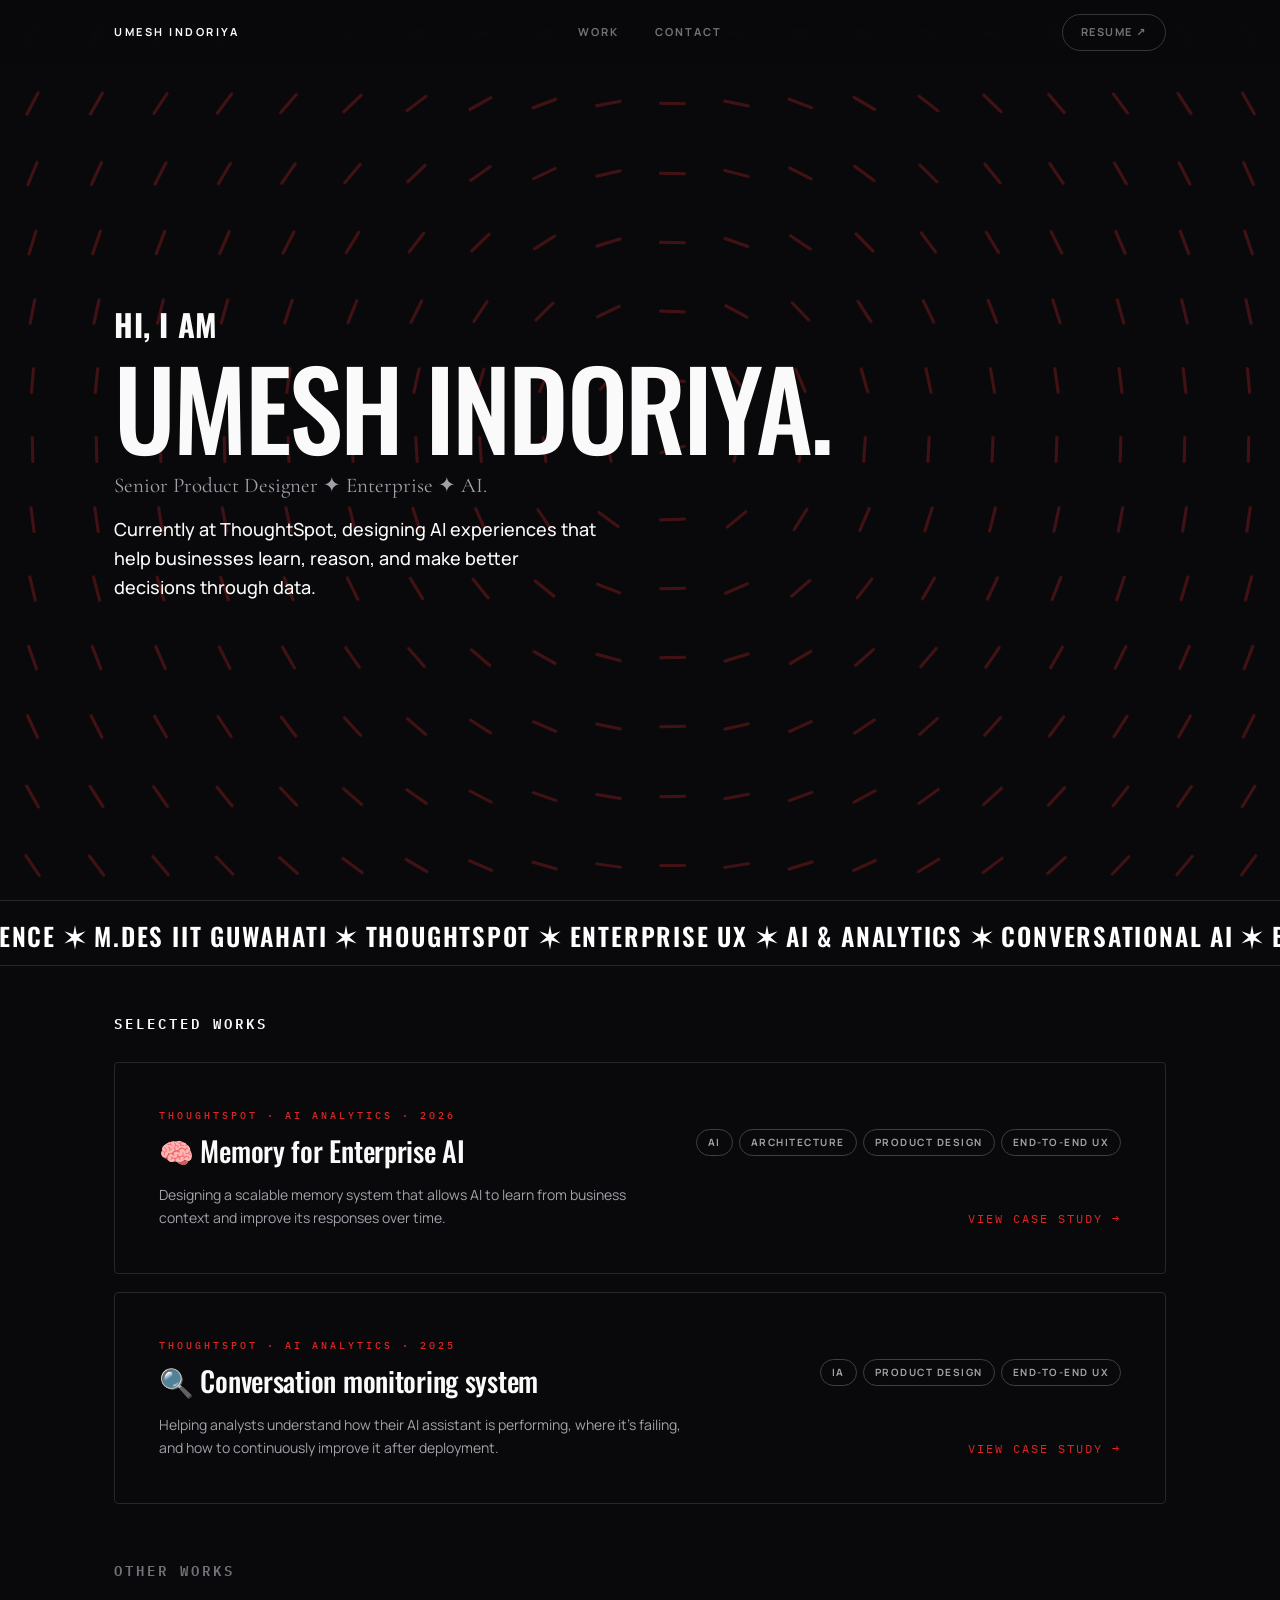
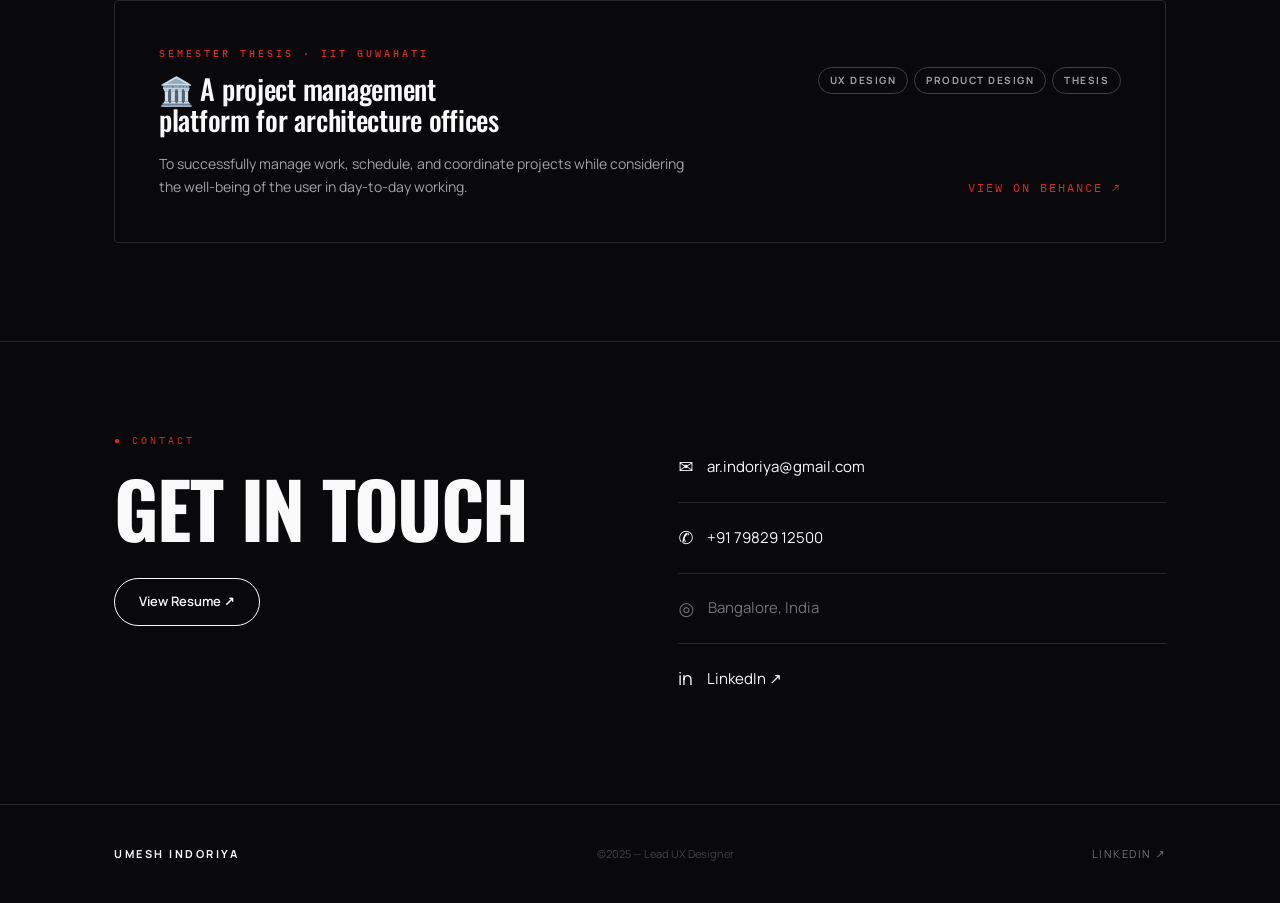
==== index.html @ d14f2d3e "Move site files to repo root — fix double portfolio/portfolio path All site files (index.html, css/," ====
﻿<!DOCTYPE html>
<html lang="en">
<head>
<meta charset="UTF-8">
<meta name="viewport" content="width=device-width, initial-scale=1.0, viewport-fit=cover">
<meta name="theme-color" content="#f4f4f1">
<meta name="description" content="Umesh Indoriya — Lead UX Designer at ThoughtSpot, designing AI-native analytics products people can trust.">
<title>Umesh Indoriya — Lead UX Designer</title>
<script>document.documentElement.classList.add('js')</script>
<link rel="stylesheet" href="css/design.css">
</head>
<body>

<a href="#main" class="skip-link">Skip to content</a>

<!-- ── Nav ── -->
<nav class="site-nav" role="navigation" aria-label="Main">
  <div class="nav-inner">
    <a href="index.html" class="nav-logo">Umesh Indoriya</a>
    <div class="nav-links">
      <a href="index.html#work">Work</a>
      <a href="#contact">Contact</a>
    </div>
    <a href="https://drive.google.com/file/d/1-habwW3CK3mAw6Fsq4u0IPKiehWsFm0N/view?usp=sharing" target="_blank" rel="noopener" style="font-size:11px; font-weight:700; letter-spacing:1.5px; text-transform:uppercase; color:var(--muted); border:1px solid rgba(255,255,255,0.18); border-radius:100px; padding:8px 18px; text-decoration:none; white-space:nowrap; transition:background .2s, color .2s, border-color .2s;" onmouseover="this.style.borderColor='var(--ink)'; this.style.color='var(--ink)';" onmouseout="this.style.borderColor='rgba(255,255,255,0.18)'; this.style.color='var(--muted)';">Resume ↗</a>
    <button class="nav-hamburger" aria-label="Open menu" aria-expanded="false">
      <span></span><span></span><span></span>
    </button>
  </div>
</nav>

<!-- Mobile drawer -->
<div class="nav-drawer" role="dialog" aria-label="Navigation">
  <a href="index.html#work">Work</a>
  <a href="#contact">Contact</a>
</div>

<style>
  /* ── Work card list ── */
  .work-list { display:flex; flex-direction:column; gap:clamp(12px,2vh,20px); margin-top:clamp(20px,3vh,36px); }
  .work-list-card {
    display:grid;
    grid-template-columns:1fr auto;
    grid-template-rows:auto auto;
    gap:16px clamp(24px,4vw,56px);
    align-items:start;
    background:var(--bg);
    border:1px solid var(--line);
    border-radius:4px;
    padding:clamp(24px,3.5vw,44px);
    text-decoration:none;
    transition:border-color .2s, box-shadow .2s;
    position:relative;
  }
  .work-list-card:hover { border-color:var(--accent); box-shadow:0 0 0 1px var(--accent); }
  .work-list-card:hover .pc-title { color:var(--accent); }
  .work-list-card .wc-left { grid-column:1; grid-row:1; }
  .work-list-card .wc-right { grid-column:2; grid-row:1; display:flex; flex-direction:column; align-items:flex-end; gap:12px; }
  .work-list-card .wc-bottom-left { grid-column:1; grid-row:2; }
  .work-list-card .wc-bottom-right { grid-column:2; grid-row:2; display:flex; align-items:flex-end; justify-content:flex-end; }
  .work-list-card .pc-title { font-size:clamp(18px,2.2vw,28px); transition:color .2s; text-transform:none; }
  .work-list-card .pc-desc { max-width:60ch; font-size:14px; line-height:1.65; color:var(--body); margin:0; }
  .work-list-card .pc-tags { display:flex; flex-wrap:wrap; gap:6px; justify-content:flex-end; }
  .work-list-card .pc-cta { font-size:12px; letter-spacing:2px; }
  @media(max-width:680px){
    .work-list-card { grid-template-columns:1fr; }
    .work-list-card .wc-right, .work-list-card .wc-bottom-right { grid-column:1; justify-content:flex-start; align-items:flex-start; }
    .work-list-card .pc-tags { justify-content:flex-start; }
  }
</style>

<main id="main">

<!-- ── Hero ── -->
<header id="heroSection">
  <div class="magnet-lines" id="magnetLines" aria-hidden="true"></div>
  <div class="lp-hero">
    <div class="fade-up lp-hero-content">
      <p style="font-family:var(--font-head); font-size:clamp(18px,2.4vw,32px); font-weight:700; text-transform:uppercase; letter-spacing:.02em; color:var(--ink); margin:0 0 4px;">Hi, I am</p>
      <h1 class="lp-hero-name" style="white-space:nowrap; line-height:.95;">Umesh Indoriya.</h1>
      <p class="lp-hero-title" style="margin-top:10px;">Senior Product Designer ✦ Enterprise ✦ AI.</p>
      <p style="font-size:clamp(14px,1.5vw,18px); color:var(--ink); line-height:1.6; max-width:44ch; margin:12px 0 0; font-weight:500;">Currently at ThoughtSpot, designing AI experiences that help businesses learn, reason, and make better decisions through data.</p>
    </div>
  </div>
</header>

<!-- ── Marquee strip ── -->
<div class="curved-loop cl-strip" id="curvedLoop" aria-hidden="true">
  <svg viewBox="0 0 1440 72" id="clSvg">
    <text id="clMeasure" font-size="28" font-family="'Oswald',sans-serif" font-weight="600" letter-spacing="2" style="visibility:hidden;opacity:0;pointer-events:none"></text>
    <defs>
      <path id="clPath" d="M-200,52 L1640,52" fill="none"/>
    </defs>
    <text font-weight="600" font-size="28" font-family="'Oswald',sans-serif" letter-spacing="2" fill="#ffffff">
      <textPath id="clTextPath" href="#clPath" startOffset="0px" xml:space="preserve"></textPath>
    </text>
  </svg>
</div>

<!-- ── Selected Work ── -->
<section class="lp-section" id="work" style="scroll-margin-top:150px;">
  <div class="container">
    <p style="font-family:var(--font-mono); font-size:14px; letter-spacing:3px; text-transform:uppercase; color:var(--ink); margin-bottom:0; font-weight:600;">Selected Works</p>
    <div class="work-list">

      <a href="work/memory-spotter.html" class="work-list-card fade-up">
        <div class="wc-left">
          <p class="pc-eyebrow">ThoughtSpot &middot; AI Analytics &middot; 2026</p>
          <h3 class="pc-title">🧠 Memory for Enterprise AI</h3>
        </div>
        <div class="wc-right">
          <div class="pc-tags">
            <span class="tag tag-line">AI</span>
            <span class="tag tag-line">Architecture</span>
            <span class="tag tag-line">Product Design</span>
            <span class="tag tag-line">End-to-End UX</span>
          </div>
        </div>
        <div class="wc-bottom-left">
          <p class="pc-desc">Designing a scalable memory system that allows AI to learn from business context and improve its responses over time.</p>
        </div>
        <div class="wc-bottom-right">
          <span class="pc-cta">View case study &rarr;</span>
        </div>
      </a>

      <a href="work/monitoring-spotter.html" class="work-list-card fade-up">
        <div class="wc-left">
          <p class="pc-eyebrow">ThoughtSpot &middot; AI Analytics &middot; 2025</p>
          <h3 class="pc-title">🔍 Conversation monitoring system</h3>
        </div>
        <div class="wc-right">
          <div class="pc-tags">
            <span class="tag tag-line">IA</span>
            <span class="tag tag-line">Product Design</span>
            <span class="tag tag-line">End-to-End UX</span>
          </div>
        </div>
        <div class="wc-bottom-left">
          <p class="pc-desc">Helping analysts understand how their AI assistant is performing, where it&#8217;s failing, and how to continuously improve it after deployment.</p>
        </div>
        <div class="wc-bottom-right">
          <span class="pc-cta">View case study &rarr;</span>
        </div>
      </a>

    </div>

    <!-- Other Works -->
    <p style="font-family:var(--font-mono); font-size:14px; letter-spacing:3px; text-transform:uppercase; color:var(--muted); margin:clamp(40px,6vh,64px) 0 0; font-weight:600;">Other Works</p>
    <div class="work-list" style="margin-top:clamp(12px,2vh,20px);">

      <a href="https://www.behance.net/gallery/154686993/Project-management-software-Semester-Thesis" target="_blank" rel="noopener" class="work-list-card fade-up">
        <div class="wc-left">
          <p class="pc-eyebrow">Semester Thesis &middot; IIT Guwahati</p>
          <h3 class="pc-title" style="font-size:clamp(18px,2.2vw,28px);">🏛️ A project management platform for architecture offices</h3>
        </div>
        <div class="wc-right">
          <div class="pc-tags">
            <span class="tag tag-line">UX Design</span>
            <span class="tag tag-line">Product Design</span>
            <span class="tag tag-line">Thesis</span>
          </div>
        </div>
        <div class="wc-bottom-left">
          <p class="pc-desc">To successfully manage work, schedule, and coordinate projects while considering the well-being of the user in day-to-day working.</p>
        </div>
        <div class="wc-bottom-right">
          <span class="pc-cta">View on Behance ↗</span>
        </div>
      </a>

    </div>
  </div>
</section>

</main>

<!-- ── Contact ── -->
<section id="contact" style="background:var(--bg); border-top:1px solid var(--line); padding:clamp(64px,10vh,120px) 0;">
  <div class="container" style="display:grid; grid-template-columns:1fr 1fr; gap:clamp(32px,6vw,80px); align-items:start;">
    <div>
      <p style="font-family:var(--font-mono); font-size:10px; letter-spacing:3px; text-transform:uppercase; color:var(--accent); margin:0 0 20px;">● Contact</p>
      <h2 style="font-family:var(--font-head); font-size:clamp(36px,6vw,80px); font-weight:700; text-transform:uppercase; color:var(--ink); line-height:1; margin:0 0 32px;">Get in touch</h2>
      <a href="https://drive.google.com/file/d/1-habwW3CK3mAw6Fsq4u0IPKiehWsFm0N/view?usp=sharing" target="_blank" rel="noopener" style="display:inline-flex; align-items:center; gap:8px; border:1px solid var(--ink); border-radius:100px; padding:12px 24px; font-size:13px; font-weight:600; color:var(--ink); text-decoration:none; transition:background .2s, color .2s;" onmouseover="this.style.background='var(--ink)'; this.style.color='var(--bg)';" onmouseout="this.style.background=''; this.style.color='var(--ink)';">View Resume ↗</a>
    </div>
    <div style="display:flex; flex-direction:column; gap:0;">
      <a href="mailto:ar.indoriya@gmail.com" style="display:flex; align-items:center; gap:14px; padding:20px 0; border-bottom:1px solid var(--line); text-decoration:none; color:var(--ink); font-size:15px; transition:color .2s;" onmouseover="this.style.color='var(--accent)';" onmouseout="this.style.color='var(--ink)';">
        <span style="font-size:18px;">✉</span> ar.indoriya@gmail.com
      </a>
      <div style="display:flex; align-items:center; gap:14px; padding:20px 0; border-bottom:1px solid var(--line); color:var(--ink); font-size:15px;">
        <span style="font-size:18px;">✆</span> +91 79829 12500
      </div>
      <div style="display:flex; align-items:center; gap:14px; padding:20px 0; border-bottom:1px solid var(--line); color:var(--muted); font-size:15px;">
        <span style="font-size:18px;">◎</span> Bangalore, India
      </div>
      <a href="https://www.linkedin.com/in/umesh-indoriya-b886a5259/" target="_blank" rel="noopener" style="display:flex; align-items:center; gap:14px; padding:20px 0; text-decoration:none; color:var(--ink); font-size:15px; transition:color .2s;" onmouseover="this.style.color='var(--accent)';" onmouseout="this.style.color='var(--ink)';">
        <span style="font-size:18px;">in</span> LinkedIn ↗
      </a>
    </div>
  </div>
</section>

<!-- ── Footer ── -->
<div class="footer-wrap">
  <footer class="site-footer">
    <span class="footer-logo">Umesh Indoriya</span>
    <span class="footer-copy">©2025 — Lead UX Designer</span>
    <nav class="footer-links" aria-label="Footer">
      <a href="https://www.linkedin.com/in/umesh-indoriya-b886a5259/" target="_blank" rel="noopener">LinkedIn ↗</a>
    </nav>
  </footer>
</div>

<script src="js/site.js"></script>

</body>
</html>
---- css/design.css ----
/* ═══════════════════════════════════════════════════
   PORTFOLIO DESIGN SYSTEM — Dark / editorial
   Shared across all pages — edit tokens here only
   ═══════════════════════════════════════════════════ */

/* ── Google Fonts ───────────────────────────────────── */
@import url('https://fonts.googleapis.com/css2?family=Oswald:wght@300;400;500;600;700&family=Cormorant+Garamond:ital,wght@0,300;0,400;0,500;0,600;1,300;1,400;1,500&family=IBM+Plex+Mono:wght@300;400;500;600;700&family=Manrope:wght@300;400;500;600;700;800&display=swap');

/* ── Reset ─────────────────────────────────────────── */
*, *::before, *::after { margin:0; padding:0; box-sizing:border-box; }
html { scroll-behavior:smooth; -webkit-text-size-adjust:100%; color-scheme:dark; }
img, video, svg { display:block; max-width:100%; }
a { color:inherit; text-decoration:none; }
button { cursor:pointer; border:none; background:none; font:inherit; color:inherit; }
ul, ol { list-style:none; }

a, button, [role="button"], input, label, select, textarea { touch-action:manipulation; }

:focus-visible { outline:2px solid var(--accent); outline-offset:3px; border-radius:3px; }
:focus:not(:focus-visible) { outline:none; }

.sr-only { position:absolute; width:1px; height:1px; padding:0; margin:-1px; overflow:hidden; clip:rect(0,0,0,0); white-space:nowrap; border:0; }
.skip-link {
  position:fixed; top:8px; left:8px; z-index:200;
  background:var(--ink); color:#fff; padding:10px 18px; border-radius:8px;
  font-size:11px; font-weight:700; letter-spacing:1.5px; text-transform:uppercase;
  transform:translateY(-160%); transition:transform .2s var(--ease);
}
.skip-link:focus { transform:translateY(0); }

/* ── Tokens ─────────────────────────────────────────── */
:root {
  /* Surfaces */
  --bg:      #09090b;   /* near-black canvas */
  --paper:   #141417;   /* raised surfaces / cards */
  --panel:   #09090b;   /* same — everything is dark */

  /* Ink / text */
  --ink:     #fafafa;   /* headlines */
  --ink-2:   #e4e4e7;   /* strong body / sub-headlines */
  --body:    #a1a1aa;   /* body text  (zinc-400) */
  --muted:   #71717a;   /* labels, captions (zinc-500) */
  --faint:   #3f3f46;   /* hairline text, ghost numbers (zinc-700) */
  --head:    #fafafa;   /* alias for --ink, used in ctx-rows */

  /* Lines */
  --line:    #27272a;   /* hairline border (zinc-800) */
  --line-2:  #3f3f46;   /* slightly stronger (zinc-700) */
  --ink-line:#52525b;   /* full-strength rule (zinc-600) */

  /* Accent — editorial red */
  --accent:     #dc2626;
  --accent-2:   #b91c1c;
  --accent-soft:rgba(220,38,38,.13);
  --accent-line:rgba(220,38,38,.28);
  --on-accent:  #ffffff;

  /* Semantic (vivid for dark bg) */
  --green:#34d399; --green-soft:rgba(52,211,153,.12);
  --red:  #f87171; --red-soft:rgba(248,113,113,.12);
  --amber:#fbbf24; --amber-soft:rgba(251,191,36,.12);
  --cyan: #38bdf8; --cyan-soft:rgba(56,189,248,.12);

  /* Layout */
  --max-w:   1180px;
  --nav-h:   66px;
  --pad-x:   clamp(20px, 5vw, 96px);
  --section-py: clamp(72px, 11vh, 156px);
  --col-gap: clamp(28px, 5vw, 80px);
  --radius:  2px;
  --radius-sm: 2px;

  /* Type */
  --font:      'Manrope', system-ui, sans-serif;
  --font-head: 'Oswald', system-ui, sans-serif;
  --font-serif:'Cormorant Garamond', Georgia, serif;
  --font-mono: 'IBM Plex Mono', 'Cascadia Code', Consolas, monospace;
  --text-xs:   clamp(10px, 1.05vw, 11px);
  --text-sm:   clamp(12px, 1.25vw, 13px);
  --text-base: clamp(14.5px, 1.45vw, 16px);
  --text-lg:   clamp(17px, 1.9vw, 21px);
  --text-xl:   clamp(21px, 2.6vw, 28px);
  --text-2xl:  clamp(28px, 3.6vw, 42px);
  --text-3xl:  clamp(34px, 4.6vw, 56px);
  --text-4xl:  clamp(44px, 7vw, 92px);
  --text-hero: clamp(46px, 8.5vw, 116px);

  --ease: cubic-bezier(0.4, 0, 0.2, 1);
  --ease-out: cubic-bezier(0, 0, 0.2, 1);
}

/* ── Base ───────────────────────────────────────────── */
body {
  background: var(--bg);
  color: var(--body);
  font-family: var(--font);
  font-size: var(--text-base);
  line-height: 1.65;
  -webkit-font-smoothing: antialiased;
  -moz-osx-font-smoothing: grayscale;
}

h1, h2, h3, h4 {
  font-family: var(--font-head);
  font-weight: 500;
  line-height: 1.05;
  color: var(--ink);
  letter-spacing: -0.02em;
  text-transform: uppercase;
  text-wrap: balance;
}
h1 { font-size: var(--text-3xl); }
h2 { font-size: var(--text-2xl); }
h3 { font-size: var(--text-xl); letter-spacing:-0.01em; }
p  { color: var(--body); line-height: 1.7; text-wrap: pretty; }
strong, b { color: var(--ink); font-weight: 700; }
em { font-style: italic; }
.tabular { font-variant-numeric: tabular-nums; }

/* ── Shared label / eyebrow ─────────────────────────── */
.label, .eyebrow {
  display:block; font-size: var(--text-xs); letter-spacing: 3px;
  font-family: var(--font-mono); font-weight: 500;
  text-transform: uppercase; color: var(--muted);
}
.label--accent, .eyebrow { color: var(--accent); }
.lead {
  font-family: var(--font-serif);
  font-size: var(--text-lg); color: var(--ink-2); line-height: 1.5;
  letter-spacing: 0.01em; max-width: 60ch;
}

/* ── Layout helpers ─────────────────────────────────── */
.wrap { width:100%; max-width: var(--max-w); margin:0 auto; padding: 0 var(--pad-x); }
.wrap--narrow { max-width: 800px; }
.container { width:100%; max-width: var(--max-w); margin:0 auto; padding:0 var(--pad-x); }
.grid-2 { display:grid; grid-template-columns:1fr 1fr; gap:var(--col-gap); }
.grid-3 { display:grid; grid-template-columns:repeat(3,1fr); gap:clamp(16px,2.4vw,28px); }
.grid-4 { display:grid; grid-template-columns:repeat(4,1fr); gap:clamp(12px,1.8vw,22px); }

/* Section rhythm — alternate surfaces to break monotony */
.section { padding: var(--section-py) 0; border-top:1px solid var(--line); }
.section:first-of-type { border-top:none; }
.section--alt { background: var(--paper); }
.section--ink { background: var(--panel); }
.section--ink h2, .section--ink h3, .section--ink .lead, .section--ink strong { color:#fff; }
.section--ink p { color:#b8b8c2; }

/* Asymmetric section header */
.s-head { margin-bottom: clamp(34px, 6vh, 72px); }
.s-head__top { display:flex; align-items:baseline; gap:16px; margin-bottom:18px; }
.s-num {
  font-family:var(--font-mono); font-size:10px; letter-spacing:2.5px;
  color:var(--accent); font-weight:500; font-variant-numeric:tabular-nums;
  display:inline-flex; align-items:center; line-height:1;
  border:1px solid var(--accent); padding:4px 10px;
  text-transform:uppercase; flex-shrink:0;
}
.s-head h2 { font-size: var(--text-3xl); max-width: 16ch; }
.s-head .lead { margin-top: 22px; }
.s-head--split { display:grid; grid-template-columns: 1.1fr 1fr; gap:var(--col-gap); align-items:end; }
.s-head--split .lead { margin-top:0; }

/* ══════════════════════════════════════════════════════
   NAVIGATION
   ══════════════════════════════════════════════════════ */
.site-nav {
  position:fixed; inset:0 0 auto 0; height:var(--nav-h);
  background:rgba(9,9,11,.82); backdrop-filter:blur(18px); -webkit-backdrop-filter:blur(18px);
  border-bottom:1px solid transparent; z-index:100;
  transition:border-color .25s var(--ease), background .25s var(--ease);
}
.site-nav.scrolled { border-bottom-color:var(--line); background:rgba(9,9,11,.92); }
.nav-inner { height:100%; max-width:var(--max-w); margin:0 auto; padding:0 var(--pad-x); display:flex; align-items:center; justify-content:space-between; }
.nav-logo { font-size:var(--text-xs); font-weight:700; letter-spacing:2.5px; text-transform:uppercase; color:var(--ink); transition:opacity .2s; }
.nav-logo:hover { opacity:.6; }
.nav-links { display:flex; gap:36px; align-items:center; }
.nav-links a { font-size:var(--text-xs); font-weight:700; letter-spacing:2px; text-transform:uppercase; color:var(--muted); transition:color .15s; }
.nav-links a:hover, .nav-links a[aria-current="page"] { color:var(--ink); }
.nav-year { font-size:var(--text-xs); color:var(--faint); letter-spacing:1px; }

.nav-hamburger { display:none; flex-direction:column; gap:5px; min-width:44px; min-height:44px; align-items:center; justify-content:center; }
.nav-hamburger span { display:block; width:22px; height:2px; background:var(--ink); border-radius:2px; transition:.2s var(--ease); }
.nav-hamburger.open span:nth-child(1) { transform:translateY(7px) rotate(45deg); }
.nav-hamburger.open span:nth-child(2) { opacity:0; }
.nav-hamburger.open span:nth-child(3) { transform:translateY(-7px) rotate(-45deg); }

.nav-drawer {
  position:fixed; inset:var(--nav-h) 0 0 0; background:rgba(9,9,11,.98);
  backdrop-filter:blur(24px); -webkit-backdrop-filter:blur(24px);
  display:flex; flex-direction:column; align-items:center; justify-content:center; gap:26px;
  z-index:99; opacity:0; pointer-events:none; transition:opacity .25s var(--ease);
}
.nav-drawer.open { opacity:1; pointer-events:all; }
.nav-drawer a { font-size:clamp(30px,8vw,48px); font-weight:700; letter-spacing:-0.02em; color:var(--muted); transition:color .15s; }
.nav-drawer a:hover { color:var(--ink); }

/* ══════════════════════════════════════════════════════
   FOOTER
   ══════════════════════════════════════════════════════ */
.footer-wrap { border-top:1px solid var(--line); background:var(--bg); }
.site-footer { max-width:var(--max-w); margin:0 auto; padding:40px var(--pad-x); display:flex; align-items:center; justify-content:space-between; gap:20px; }
.footer-logo { font-size:var(--text-xs); font-weight:700; letter-spacing:2.5px; text-transform:uppercase; color:var(--ink); }
.footer-copy { font-size:var(--text-xs); color:var(--faint); }
.footer-links { display:flex; gap:24px; }
.footer-links a { font-size:var(--text-xs); letter-spacing:1.5px; text-transform:uppercase; color:var(--muted); transition:color .2s; }
.footer-links a:hover { color:var(--ink); }

/* ══════════════════════════════════════════════════════
   CARDS / TAGS / BULLETS
   ══════════════════════════════════════════════════════ */
.card { background:var(--paper); border:1px solid var(--line); border-radius:var(--radius); padding:clamp(20px,2.6vw,30px); }
.section--alt .card { background:var(--bg); }
.card-label { display:block; font-size:var(--text-xs); letter-spacing:2px; font-weight:700; text-transform:uppercase; margin-bottom:12px; color:var(--accent); }
.card--accent { border-color:var(--accent-line); }
.card--green  { border-color:#bfe3d2; }
.card--red    { border-color:#f1c4bf; }
.card--amber  { border-color:#e8d6ac; }
.card--l-green { border-left:3px solid var(--green); }
.card--l-red   { border-left:3px solid var(--red); }
.card--l-accent{ border-left:3px solid var(--accent); }

.tag { display:inline-block; font-size:10px; font-weight:700; letter-spacing:1.5px; text-transform:uppercase; padding:4px 11px; border-radius:20px; border:1px solid transparent; }
.tag-violet { background:var(--accent-soft); color:var(--accent-2); }
.tag-green  { background:var(--green-soft); color:var(--green); }
.tag-red    { background:var(--red-soft);   color:var(--red); }
.tag-amber  { background:var(--amber-soft); color:var(--amber); }
.tag-line   { background:transparent; border-color:var(--line-2); color:var(--body); }

ul.bullets { padding-left:0; }
ul.bullets li { position:relative; padding-left:20px; margin:9px 0; color:var(--body); font-size:var(--text-base); line-height:1.6; }
ul.bullets li::before { content:''; position:absolute; left:2px; top:9px; width:6px; height:6px; border-radius:50%; background:var(--accent); }
ul.bullets.green li::before { background:var(--green); }
ul.bullets.red   li::before { background:var(--red); }
ul.bullets strong { color:var(--ink); }

/* ══════════════════════════════════════════════════════
   STAT BAND  (oversized metrics)
   ══════════════════════════════════════════════════════ */
.stat-band { display:grid; grid-template-columns:repeat(4,1fr); border-top:1px solid var(--ink-line); border-bottom:1px solid var(--ink-line); }
.stat { padding:clamp(28px,4vw,52px) clamp(18px,2vw,32px); border-left:1px solid var(--line); }
.stat:first-child { border-left:none; padding-left:0; }
.stat-num { font-family:var(--font-head); font-size:var(--text-4xl); font-weight:500; letter-spacing:-0.03em; color:var(--ink); line-height:.92; text-transform:uppercase; font-variant-numeric:tabular-nums; }
.stat-num span { color:var(--accent); }
.stat-sub { font-size:var(--text-base); color:var(--body); margin-top:16px; max-width:26ch; line-height:1.5; }

/* ══════════════════════════════════════════════════════
   ZIG-ZAG  (alternating storytelling rows)
   ══════════════════════════════════════════════════════ */
.zz { display:flex; flex-direction:column; gap:clamp(56px,9vh,128px); }
.zz-row { display:grid; grid-template-columns:1fr 1.05fr; gap:clamp(32px,5vw,80px); align-items:center; }
.zz-row:nth-child(even) { direction:rtl; }
.zz-row:nth-child(even) > * { direction:ltr; }
.zz-text { max-width:46ch; }
.zz-step { font-family:var(--font-mono); font-size:13px; letter-spacing:2px; color:var(--accent); font-weight:700; margin-bottom:18px; display:block; }
.zz-text h2 { font-size:var(--text-2xl); margin-bottom:16px; }
.zz-media { display:flex; }
.zz-media > * { width:100%; }

/* ══════════════════════════════════════════════════════
   NUMBERED PROCESS JOURNEY
   ══════════════════════════════════════════════════════ */
.journey { position:relative; }
.j-step { display:grid; grid-template-columns:auto 1fr; gap:clamp(20px,3vw,44px); }
.j-rail { position:relative; display:flex; justify-content:center; width:46px; }
.j-rail::before { content:''; position:absolute; top:23px; bottom:-1px; left:50%; width:1px; background:var(--line-2); transform:translateX(-50%); }
.j-step:last-child .j-rail::before { display:none; }
.j-dot { width:46px; height:46px; border-radius:50%; border:1px solid var(--ink-line); background:var(--bg); display:flex; align-items:center; justify-content:center; font-weight:700; font-size:var(--text-base); color:var(--ink); z-index:1; font-variant-numeric:tabular-nums; }
.section--alt .j-dot { background:var(--paper); }
.j-step--accent .j-dot { background:var(--accent); border-color:var(--accent); color:#fff; }
.j-body { padding-bottom:clamp(34px,6vh,64px); padding-top:6px; }
.j-step:last-child .j-body { padding-bottom:0; }
.j-body h3 { margin-bottom:8px; }
.j-icon { font-size:18px; margin-bottom:10px; display:inline-block; }

/* ══════════════════════════════════════════════════════
   COMPARISON  (option A vs B)
   ══════════════════════════════════════════════════════ */
.compare { display:grid; grid-template-columns:1fr auto 1fr; gap:clamp(14px,2vw,28px); align-items:stretch; }
.vs-divider { font-size:clamp(18px,2.4vw,26px); font-weight:800; color:var(--faint); align-self:center; }

/* ══════════════════════════════════════════════════════
   IMAGES / PLACEHOLDERS
   ══════════════════════════════════════════════════════ */
.cs-img { width:100%; border-radius:var(--radius); border:1px solid var(--line); display:block; object-fit:contain; background:var(--paper); }
.ph-slot {
  border:1.5px dashed var(--line-2); border-radius:var(--radius); background:var(--paper);
  display:flex; flex-direction:column; align-items:center; justify-content:center; gap:8px;
  text-align:center; padding:44px 24px; color:var(--muted); font-size:var(--text-sm); font-style:italic;
}
.ph-slot strong { color:var(--accent-2); font-style:normal; letter-spacing:1px; display:block; }
.ph-slot .ph-ico { font-size:28px; opacity:.5; }
code { background:var(--accent-soft); padding:2px 7px; border-radius:5px; font-size:11px; color:var(--accent-2); font-family:var(--font-mono); }
figcaption { margin-top:12px; font-size:var(--text-xs); color:var(--muted); letter-spacing:1px; }

/* Staggered IA grid */
.ia-grid { display:grid; grid-template-columns:1fr 1fr; gap:clamp(14px,2vw,24px); }
.ia-grid .ia-wide { grid-column:1 / -1; }

/* NEED FROM YOU */
.need { border:1.5px dashed var(--amber); border-radius:var(--radius); background:var(--amber-soft); padding:clamp(18px,2vw,26px); color:#6b4e16; font-size:var(--text-sm); line-height:1.6; }
.need-label { display:block; font-size:10px; letter-spacing:2px; font-weight:700; color:var(--amber); text-transform:uppercase; margin-bottom:8px; }

/* Diagram frame (light) */
.figure { background:var(--paper); border:1px solid var(--line); border-radius:var(--radius); padding:clamp(20px,3vw,40px); }
.section--alt .figure { background:var(--bg); }

/* ══════════════════════════════════════════════════════
   LANDING PAGE
   ══════════════════════════════════════════════════════ */
.lp-hero { min-height:100svh; display:flex; flex-direction:column; justify-content:center; padding:0 var(--pad-x); max-width:var(--max-w); margin:0 auto; }
.lp-hero-name { font-family:var(--font-head); font-size:var(--text-hero); font-weight:500; line-height:.96; letter-spacing:-0.025em; text-transform:uppercase; color:var(--ink); }
.lp-hero-title { font-family:var(--font-serif); font-size:var(--text-lg); color:var(--body); margin-top:22px; font-weight:400; max-width:50ch; }
.lp-section { padding:var(--section-py) 0; border-top:1px solid var(--line); }
#work { border-top:none; padding-top:clamp(40px,5vh,72px); }

.work-grid { display:flex; flex-direction:column; gap:clamp(16px,2.5vw,30px); margin-top:clamp(34px,5vh,60px); }
/* ── BorderGlow cards ───────────────────────────────── */
.project-card {
  display: block;
  border-radius: var(--radius);
  background: var(--paper);
  position: relative;
  isolation: isolate;
  transform: translate3d(0,0,0.01px);
  overflow: visible;
  border: 1px solid rgb(255 255 255 / 12%);

  --edge-proximity: 0;
  --cursor-angle: 45deg;
  --edge-sensitivity: 28;
  --color-sensitivity: calc(var(--edge-sensitivity) + 20);
  --border-radius: var(--radius);
  --glow-padding: 32px;
  --cone-spread: 22;
  --fill-opacity: 0.45;
  --card-bg: var(--paper);
}

/* mesh-gradient border (conic-masked, appears near edges) */
.project-card::before {
  content: '';
  position: absolute;
  inset: 0;
  border-radius: inherit;
  z-index: -1;
  transition: opacity .25s ease-out;
  border: 1px solid transparent;
  background:
    linear-gradient(var(--paper) 0 100%) padding-box,
    linear-gradient(rgb(255 255 255 / 0%) 0 100%) border-box,
    radial-gradient(at 80% 55%, #a07df5 0, transparent 50%) border-box,
    radial-gradient(at 20% 35%, #dc2626 0, transparent 50%) border-box,
    radial-gradient(at 8%  6%,  #38bdf8 0, transparent 50%) border-box,
    radial-gradient(at 60% 80%, #a07df5 0, transparent 50%) border-box,
    linear-gradient(#a07df5 0 100%) border-box;
  opacity: calc((var(--edge-proximity) - var(--color-sensitivity)) / (100 - var(--color-sensitivity)));
  mask-image: conic-gradient(
    from var(--cursor-angle) at center,
    black calc(var(--cone-spread) * 1%),
    transparent calc((var(--cone-spread) + 15) * 1%),
    transparent calc((100 - var(--cone-spread) - 15) * 1%),
    black calc((100 - var(--cone-spread)) * 1%)
  );
}

/* background fill tint near edge */
.project-card::after {
  content: '';
  position: absolute;
  inset: 0;
  border-radius: inherit;
  z-index: -1;
  transition: opacity .25s ease-out;
  background:
    radial-gradient(at 80% 55%, #a07df5 0, transparent 50%) padding-box,
    radial-gradient(at 20% 35%, #dc2626 0, transparent 50%) padding-box,
    radial-gradient(at 8%  6%,  #38bdf8 0, transparent 50%) padding-box,
    radial-gradient(at 60% 80%, #a07df5 0, transparent 50%) padding-box;
  mask-image:
    linear-gradient(to bottom, black, black),
    radial-gradient(ellipse at 50% 50%, black 40%, transparent 65%),
    conic-gradient(from var(--cursor-angle) at center, transparent 5%, black 15%, black 85%, transparent 95%);
  mask-composite: subtract, add;
  opacity: calc(var(--fill-opacity) * (var(--edge-proximity) - var(--color-sensitivity)) / (100 - var(--color-sensitivity)));
  mix-blend-mode: soft-light;
}

/* no-hover fade-out */
.project-card:not(:hover)::before,
.project-card:not(:hover)::after,
.project-card:not(:hover) > .edge-light { opacity: 0; transition: opacity .6s ease-in-out; }

/* outer glow span */
.project-card > .edge-light {
  content: '';
  position: absolute;
  inset: calc(var(--glow-padding) * -1);
  border-radius: inherit;
  pointer-events: none;
  z-index: 1;
  transition: opacity .25s ease-out;
  mask-image: conic-gradient(
    from var(--cursor-angle) at center,
    black 2.5%, transparent 10%, transparent 90%, black 97.5%
  );
  opacity: calc((var(--edge-proximity) - var(--edge-sensitivity)) / (100 - var(--edge-sensitivity)));
  mix-blend-mode: plus-lighter;
}
.project-card > .edge-light::before {
  content: '';
  position: absolute;
  inset: var(--glow-padding);
  border-radius: inherit;
  box-shadow:
    inset 0 0 0   1px hsl(264deg 84% 72% / 100%),
    inset 0 0 1px 0   hsl(264deg 84% 72% / 60%),
    inset 0 0 6px 0   hsl(264deg 84% 72% / 40%),
    inset 0 0 25px 2px hsl(264deg 84% 72% / 20%),
    inset 0 0 50px 2px hsl(264deg 84% 72% / 10%),
          0 0 1px 0   hsl(264deg 84% 72% / 60%),
          0 0 6px 0   hsl(264deg 84% 72% / 40%),
          0 0 25px 2px hsl(264deg 84% 72% / 20%),
          0 0 50px 2px hsl(264deg 84% 72% / 10%);
}

.project-card > .border-glow-inner {
  display: flex;
  flex-direction: column;
  position: relative;
  overflow: hidden;
  border-radius: inherit;
  z-index: 1;
}
/* Wide horizontal card: text left, image right */
.project-card .border-glow-inner { display:grid; grid-template-columns:1fr 1.1fr; align-items:stretch; }
.project-card-thumb { width:100%; height:100%; min-height:clamp(220px,26vw,340px); background:var(--panel); overflow:hidden; display:flex; align-items:center; justify-content:center; color:var(--faint); font-size:var(--text-xs); letter-spacing:2px; text-transform:uppercase; }
.project-card-thumb img { width:100%; height:100%; object-fit:cover; display:block; }
.project-card-body { display:flex; flex-direction:column; justify-content:center; padding:clamp(28px,4vw,56px); }
.pc-eyebrow { font-family:var(--font-mono); font-size:10px; letter-spacing:3px; color:var(--accent); font-weight:500; text-transform:uppercase; margin-bottom:12px; }
.pc-title { font-family:var(--font-head); font-size:var(--text-2xl); font-weight:500; line-height:1.1; text-transform:uppercase; color:var(--ink); }
.pc-desc { font-size:var(--text-base); color:var(--body); margin-top:14px; line-height:1.6; max-width:46ch; }
.pc-tags { display:flex; flex-wrap:wrap; gap:6px; margin-top:22px; }
.pc-cta { font-family:var(--font-mono); font-size:var(--text-xs); letter-spacing:2px; text-transform:uppercase; color:var(--accent); margin-top:26px; transition:gap .2s var(--ease); }
.project-card:hover .pc-cta { color:var(--ink); }

/* ── Solid offset hover (replaces gradient glow) ── */
.project-card:hover {
  border-color: var(--accent);
  box-shadow: 5px 5px 0 0 var(--accent);
  transform: none;
}
.project-card:hover .pc-title { color: var(--accent); }
/* kill the gradient pseudo-elements on hover */
.project-card:hover::before,
.project-card:hover::after,
.project-card:hover > .edge-light { opacity: 0 !important; transition: none; }
.project-card-stub { border-style:dashed; opacity:.55; display:grid; grid-template-columns:1fr 1.1fr; align-items:stretch; }
.project-card-stub .project-card-thumb { background:var(--bg); }
.project-card-stub .project-card-thumb::before { content:'COMING SOON'; }

/* ══════════════════════════════════════════════════════
   CASE STUDY HERO
   ══════════════════════════════════════════════════════ */
.cs-hero { padding-top:calc(var(--nav-h) + clamp(56px,11vh,128px)); padding-bottom:clamp(48px,8vh,96px); }
.cs-hero__label { display:flex; align-items:center; gap:14px; margin-bottom:30px; }
.cs-hero__label .label { color:var(--accent); }
.cs-hero__rule { flex:1; height:1px; background:var(--line); }
.cs-hero h1 { font-size:var(--text-hero); line-height:.95; letter-spacing:-0.025em; max-width:15ch; }
.cs-hero h1 em { color:var(--accent); font-style:normal; }
.cs-hero-sub { font-family:var(--font-serif); font-size:var(--text-lg); color:var(--ink-2); margin-top:28px; max-width:62ch; line-height:1.55; }
.cs-meta { display:flex; flex-wrap:wrap; gap:clamp(28px,5vw,72px); margin-top:clamp(40px,6vh,72px); padding-top:34px; border-top:1px solid var(--line); }
.cs-meta-item .meta-label { font-family:var(--font-mono); font-size:var(--text-xs); color:var(--muted); letter-spacing:2.5px; text-transform:uppercase; margin-bottom:6px; }
.cs-meta-item .meta-val { font-size:var(--text-base); font-weight:600; color:var(--ink); }

/* Legacy section aliases (kept for any reused markup) */
.cs-section { padding:var(--section-py) 0; border-top:1px solid var(--line); }
.cs-inner { max-width:var(--max-w); margin:0 auto; padding:0 var(--pad-x); }
.cs-lead { font-size:var(--text-lg); color:var(--ink-2); line-height:1.5; max-width:62ch; }
.cs-body { font-size:var(--text-base); color:var(--body); line-height:1.75; }
.cs-split { display:grid; grid-template-columns:1fr 1fr; gap:var(--col-gap); align-items:start; }

/* Case-study prev/next nav */
.cs-pagenav { border-top:1px solid var(--line); padding:clamp(36px,6vh,64px) 0; background:var(--paper); }
.cs-pagenav-link { font-size:var(--text-xs); font-weight:700; letter-spacing:2px; text-transform:uppercase; color:var(--muted); transition:color .15s var(--ease); }
.cs-pagenav-link:hover { color:var(--ink); }

/* ── Hero: magnet lines bg ──────────────────────────── */
#heroSection { position:relative; overflow:hidden; }
.lp-hero-content { position:relative; z-index:1; }
.magnet-lines {
  position:absolute; inset:0; display:grid;
  justify-items:center; align-items:center;
  pointer-events:none; z-index:0;
  opacity:0; transition:opacity 1.4s var(--ease-out);
}
.magnet-lines.ready { opacity:1; }
@media (hover: none) and (pointer: coarse) { .magnet-lines { display:none; } }
.magnet-lines span {
  display:block; transform-origin:center; will-change:transform;
  transform:rotate(var(--rotate,-10deg)); border-radius:99px;
}

/* ── Hero: name — no whole-hover invert ─────────────── */
.lp-hero-name { cursor:none; }

/* ── Hero: inverted clone layer (text inverts inside torch) */
.hero-invert-clone {
  position:absolute; inset:0; pointer-events:none; z-index:2;
  background:var(--accent);
  clip-path:circle(32px at var(--torch-x,-999px) var(--torch-y,-999px));
  display:flex; flex-direction:column; justify-content:flex-end;
}
.hero-invert-inner {
  width:100%; max-width:var(--max-w); margin:0 auto;
  padding:0 var(--pad-x) clamp(56px,9vh,104px);
}
.hero-invert-clone h1 {
  font-family:var(--font-head); font-weight:500;
  font-size:var(--text-hero); line-height:.96;
  letter-spacing:-0.025em; text-transform:uppercase;
  color:var(--bg); margin:0;
}
.hero-invert-clone .lp-hero-title {
  color:rgba(9,9,11,.75); margin-top:22px;
  font-size:var(--text-lg); line-height:1.7;
}
.hero-invert-clone .lp-hero-title strong { color:var(--bg); }

/* ── CurvedLoop ─────────────────────────────────────── */
.curved-loop { width:100%; overflow:hidden; cursor:grab; user-select:none; -webkit-user-select:none; }
.curved-loop:active { cursor:grabbing; }
.curved-loop svg { display:block; width:100%; overflow:visible; fill:var(--ink); }

/* Straight strip variant (replaces cred-marquee) */
.cl-strip {
  background:var(--bg);
  border-top:1px solid var(--line);
  border-bottom:1px solid var(--line);
}
.cl-strip svg {
  aspect-ratio: 1440 / 72;
  fill: var(--muted);
}
.cl-strip svg text { text-transform:uppercase; }

/* ── Credential Marquee ─────────────────────────────── */
.cred-marquee { overflow:hidden; border-top:1px solid var(--line); border-bottom:1px solid var(--line); padding:14px 0; background:var(--bg); }
.cred-marquee .cred-track {
  display:inline-block;
  white-space:nowrap;
  animation:cred-scroll 30s linear infinite;
  font-family:var(--font-mono);
  font-size:var(--text-sm);
  font-weight:500;
  letter-spacing:.12em;
  text-transform:uppercase;
  color:var(--muted);
}
.cred-marquee .cred-track .cred-dot { color:var(--accent); margin:0 16px; }
.cred-marquee:hover .cred-track { animation-play-state:paused; }
@keyframes cred-scroll { from { transform:translateX(0); } to { transform:translateX(-50%); } }

/* ── Scroll-fade-in ─────────────────────────────────── */
.js .fade-up { opacity:0; transform:translateY(26px); transition:opacity .55s var(--ease-out), transform .55s var(--ease-out); will-change:opacity, transform; }
.js .fade-up.visible { opacity:1; transform:none; }

/* Motion durations */
.nav-logo, .nav-links a, .nav-drawer a, .footer-links a, .skip-link, .cs-pagenav-link { transition-duration:.15s; }

@media (prefers-reduced-motion: reduce) {
  html { scroll-behavior:auto; }
  *, *::before, *::after { animation-duration:.01ms !important; animation-iteration-count:1 !important; transition-duration:.01ms !important; }
  .js .fade-up { opacity:1; transform:none; }
}

/* ── Strategy Journey infographic ───────────────────── */
.sj { position:relative; padding:52px 0 24px; }
.sj::before { content:''; position:absolute; left:50%; top:0; bottom:0; width:2px; background:var(--line); transform:translateX(-50%); }

.sj-row { display:grid; grid-template-columns:1fr 56px 1fr; align-items:flex-start; gap:0 20px; margin-bottom:44px; position:relative; }
.sj-node { grid-column:2; width:56px; height:56px; border-radius:50%; background:var(--paper); border:2px solid var(--faint); display:flex; align-items:center; justify-content:center; font-size:10px; font-weight:800; letter-spacing:1px; color:var(--muted); position:relative; z-index:1; flex-shrink:0; }
.sj-node--accent { background:var(--accent); border-color:var(--accent); color:#fff; }
.sj-node--green  { background:var(--green);  border-color:var(--green);  color:#fff; }

.sj-left  { grid-column:1; }
.sj-right { grid-column:3; }
.sj-blank { visibility:hidden; }

.sj-card { background:var(--paper); border:1px solid var(--line); border-radius:12px; padding:20px 22px; }
.sj-card--accent { background:var(--accent-soft); border-color:var(--accent-line); }
.sj-card--green  { background:var(--green-soft);  border-color:#b2dfc9; }
.sj-card--ink    { background:var(--panel); border:none; }

.sj-tag { display:block; font-size:10px; font-weight:700; letter-spacing:2px; text-transform:uppercase; color:var(--muted); margin-bottom:8px; }
.sj-h   { font-size:14px; font-weight:700; color:var(--ink); line-height:1.4; margin:0 0 8px; }
.sj-p   { font-size:13px; color:var(--body); line-height:1.6; margin:0; }
.sj-card--ink .sj-h { color:#fff; font-size:16px; margin-bottom:14px; }
.sj-card--ink .sj-p { color:rgba(255,255,255,.6); }

.sj-chain { display:flex; align-items:center; flex-wrap:wrap; gap:6px; margin-top:10px; }
.sj-chip  { font-size:11px; font-weight:600; padding:4px 10px; border-radius:6px; white-space:nowrap; }
.sj-arrow { font-size:13px; color:var(--muted); line-height:1; }

/* Full-width pivot rows */
.sj-row--full { position:relative; margin-bottom:52px; padding-top:4px; }
.sj-full-node { width:52px; height:52px; border-radius:50%; border:2px solid var(--faint); display:flex; align-items:center; justify-content:center; font-size:10px; font-weight:800; letter-spacing:1px; color:var(--muted); position:absolute; left:50%; top:0; transform:translateX(-50%); background:var(--paper); z-index:1; }
.sj-full-card { margin-top:40px; }

/* Decision diamond override */
.sj-node--diamond { border-radius:6px; transform:rotate(45deg); }
.sj-node--diamond span { display:inline-block; transform:rotate(-45deg); }

/* Two-col inner split (Stage 8) */
.sj-fork { display:grid; grid-template-columns:1fr auto 1fr; gap:0 20px; align-items:center; margin:14px 0; }
.sj-fork-divider { font-size:28px; color:var(--amber); font-weight:300; text-align:center; line-height:1; }

/* Step pills (Stage 9) */
.sj-steps { display:flex; flex-direction:column; gap:8px; margin-top:10px; }
.sj-step-pill { display:flex; align-items:center; gap:10px; font-size:13px; color:var(--ink-2); }
.sj-step-dot  { width:22px; height:22px; border-radius:50%; display:flex; align-items:center; justify-content:center; font-size:10px; font-weight:800; flex-shrink:0; }

/* Monospace tree (Stage 6) */
.sj-tree { font-family:'Cascadia Code',Consolas,monospace; font-size:12px; color:var(--body); line-height:2; margin-top:10px; }

@media (max-width:760px) {
  .sj::before { left:27px; transform:none; }
  .sj-row { grid-template-columns:56px 1fr; }
  .sj-node { grid-column:1; }
  .sj-left, .sj-right { grid-column:2; }
  .sj-blank { display:none; }
  .sj-full-node { left:27px; transform:none; }
  .sj-fork { grid-template-columns:1fr 1fr; }
  .sj-fork-divider { display:none; }
}

/* ══════════════════════════════════════════════════════
   RESPONSIVE
   ══════════════════════════════════════════════════════ */
@media (max-width: 980px) {
  .grid-3, .grid-4 { grid-template-columns:1fr 1fr; }
  .s-head--split { grid-template-columns:1fr; gap:24px; }
  .stat-band { grid-template-columns:1fr 1fr; }
  .stat { border-top:1px solid var(--line); }
  .stat:nth-child(-n+2) { border-top:none; }
  .stat:nth-child(odd) { border-left:none; padding-left:0; }
}
@media (max-width: 760px) {
  .project-card .border-glow-inner, .project-card-stub { grid-template-columns:1fr; }
  .project-card .project-card-thumb { order:-1; aspect-ratio:16/9; min-height:0; }
  .zz-row, .cs-split, .compare { grid-template-columns:1fr; }
  .zz-row:nth-child(even) { direction:ltr; }
  .zz-row .zz-media { order:2; }
  .compare .vs-divider { padding:6px 0; }
  .ia-grid { grid-template-columns:1fr; }
  .ia-grid .ia-wide { grid-column:auto; }
}
@media (max-width: 620px) {
  .grid-2, .grid-3, .grid-4, .work-grid { grid-template-columns:1fr; }
  .stat-band { grid-template-columns:1fr; }
  .stat { border-left:none; padding-left:0; border-top:1px solid var(--line); }
  .stat:first-child { border-top:none; }
  .nav-links, .nav-year { display:none; }
  .nav-hamburger { display:flex; }
  .site-footer { flex-direction:column; gap:14px; text-align:center; }
  .footer-links { justify-content:center; }
  .j-step { gap:16px; }
}

/* ══════════════════════════════════════════════════════
   FLOATING DOCK NAV  (top-anchored, icons pop downward)
   ══════════════════════════════════════════════════════ */
.fdock{
  position:fixed;top:14px;left:50%;transform:translateX(-50%);
  z-index:200;display:flex;
  align-items:flex-start; /* icons anchored to top — they grow downward */
  gap:6px;
  padding:8px 12px;
  height:68px; /* bar is FIXED — icons overflow below */
  overflow:visible;
  background:rgba(20,20,23,.85);
  backdrop-filter:blur(28px);-webkit-backdrop-filter:blur(28px);
  border:1px solid rgba(39,39,42,.9);
  border-radius:22px;
  box-shadow:0 2px 4px rgba(0,0,0,.3),0 8px 32px rgba(0,0,0,.5);
}
/* each item: grows in height (downward), anchored at top */
.fdock__item{
  position:relative;display:flex;flex-direction:column;align-items:center;justify-content:center;
  gap:4px;
  width:var(--dw,52px);height:var(--dw,52px);
  border-radius:calc(var(--dw,52px) * 0.22);
  background:rgba(39,39,42,.7);border:1px solid rgba(63,63,70,.6);
  color:var(--ink);
  transition:width .22s cubic-bezier(.34,1.56,.64,1),height .22s cubic-bezier(.34,1.56,.64,1),border-radius .22s,background .15s;
  flex-shrink:0;
}
.fdock__item:hover{background:rgba(63,63,70,.9);box-shadow:0 4px 16px rgba(0,0,0,.3);}
/* icon takes 45% of item size */
.fdock__icon{width:45%;height:45%;display:flex;align-items:center;justify-content:center;color:var(--body);flex-shrink:0;}
.fdock__icon svg{width:100%;height:100%;}
/* always-visible text label inside button */
.fdock__name{
  font-family:var(--font-mono);font-size:8px;font-weight:500;letter-spacing:.8px;text-transform:uppercase;
  color:var(--muted);line-height:1;white-space:nowrap;
  transition:opacity .15s;
}
/* hover tooltip — appears BELOW the item (since dock is at top) */
.fdock__label{
  position:absolute;top:calc(100% + 10px);left:50%;
  transform:translateX(-50%) translateY(-4px);
  background:var(--paper);color:var(--ink);
  border:1px solid var(--line);
  font-family:var(--font-mono);font-size:10px;font-weight:500;letter-spacing:.5px;
  padding:5px 11px;border-radius:4px;
  white-space:nowrap;pointer-events:none;
  opacity:0;transition:opacity .15s,transform .15s;
}
.fdock__label::before{
  content:'';position:absolute;bottom:100%;left:50%;transform:translateX(-50%);
  border:5px solid transparent;border-bottom-color:var(--line);
}
.fdock__item:hover .fdock__label{opacity:1;transform:translateX(-50%) translateY(0);}
.fdock__sep{width:1px;background:var(--line);margin:4px 3px;align-self:stretch;}
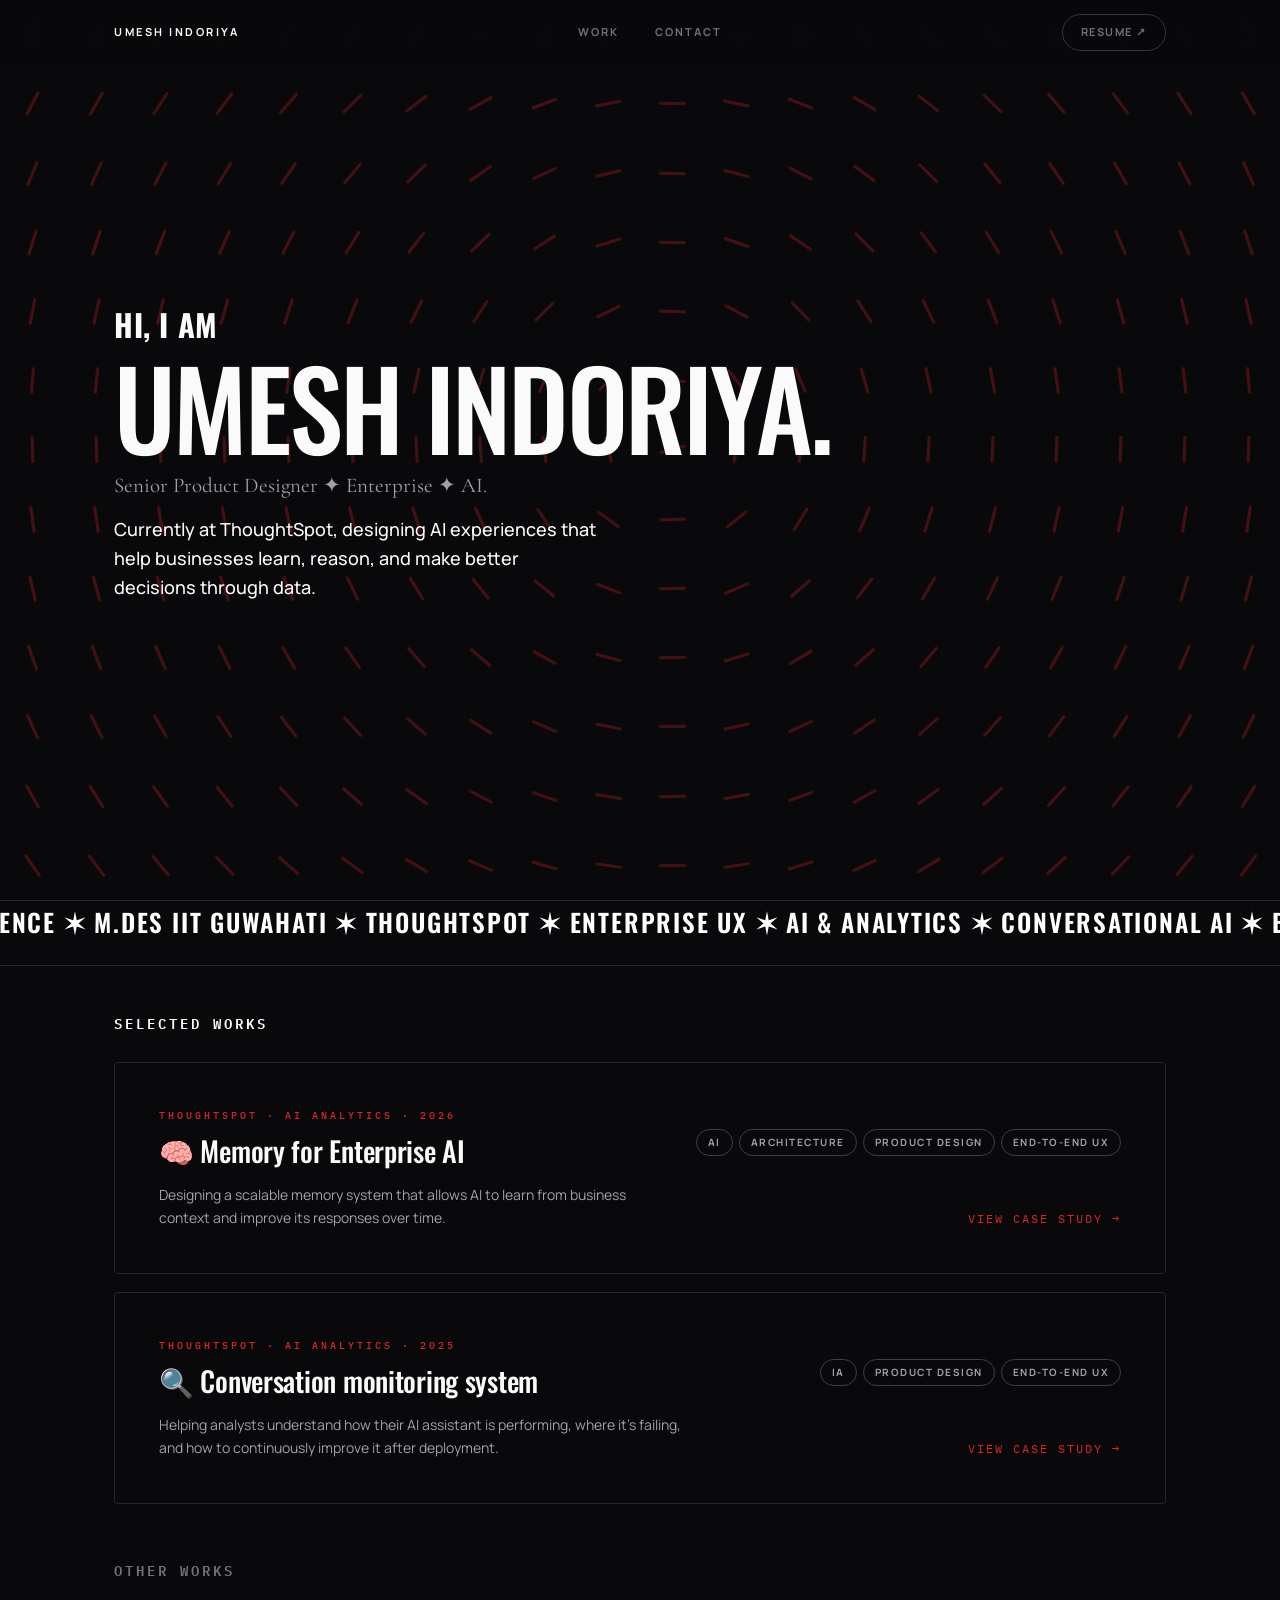
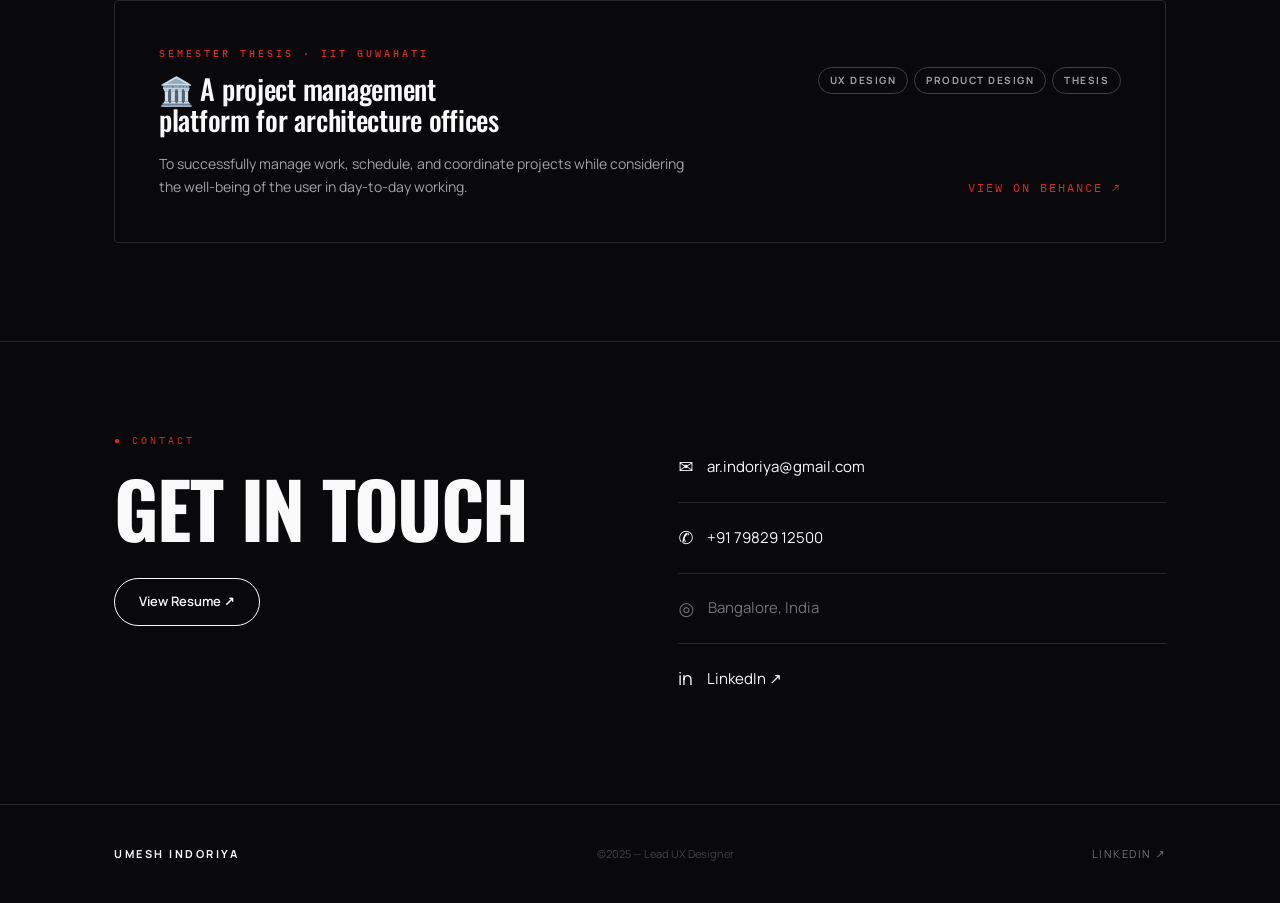
==== commit 3c7ee7b1: "Sync root portfolio fixes" ====
--- a/index.html
+++ b/index.html
@@ -62,8 +62,26 @@
   .work-list-card .pc-tags { display:flex; flex-wrap:wrap; gap:6px; justify-content:flex-end; }
   .work-list-card .pc-cta { font-size:12px; letter-spacing:2px; }
   @media(max-width:680px){
-    .work-list-card { grid-template-columns:1fr; }
-    .work-list-card .wc-right, .work-list-card .wc-bottom-right { grid-column:1; justify-content:flex-start; align-items:flex-start; }
+    .work-list-card {
+      display:flex;
+      flex-direction:column;
+      gap:12px;
+      padding:20px;
+    }
+    .work-list-card .wc-left,
+    .work-list-card .wc-right,
+    .work-list-card .wc-bottom-left,
+    .work-list-card .wc-bottom-right {
+      grid-column:auto;
+      grid-row:auto;
+    }
+    .work-list-card .wc-right,
+    .work-list-card .wc-bottom-right {
+      justify-content:flex-start;
+      align-items:flex-start;
+    }
+    .work-list-card .pc-title { font-size:clamp(20px,6vw,24px); line-height:1.1; }
+    .work-list-card .pc-desc { max-width:none; }
     .work-list-card .pc-tags { justify-content:flex-start; }
   }
 </style>
@@ -88,7 +106,7 @@
   <svg viewBox="0 0 1440 72" id="clSvg">
     <text id="clMeasure" font-size="28" font-family="'Oswald',sans-serif" font-weight="600" letter-spacing="2" style="visibility:hidden;opacity:0;pointer-events:none"></text>
     <defs>
-      <path id="clPath" d="M-200,52 L1640,52" fill="none"/>
+      <path id="clPath" d="M-200,36 L1640,36" fill="none"/>
     </defs>
     <text font-weight="600" font-size="28" font-family="'Oswald',sans-serif" letter-spacing="2" fill="#ffffff">
       <textPath id="clTextPath" href="#clPath" startOffset="0px" xml:space="preserve"></textPath>
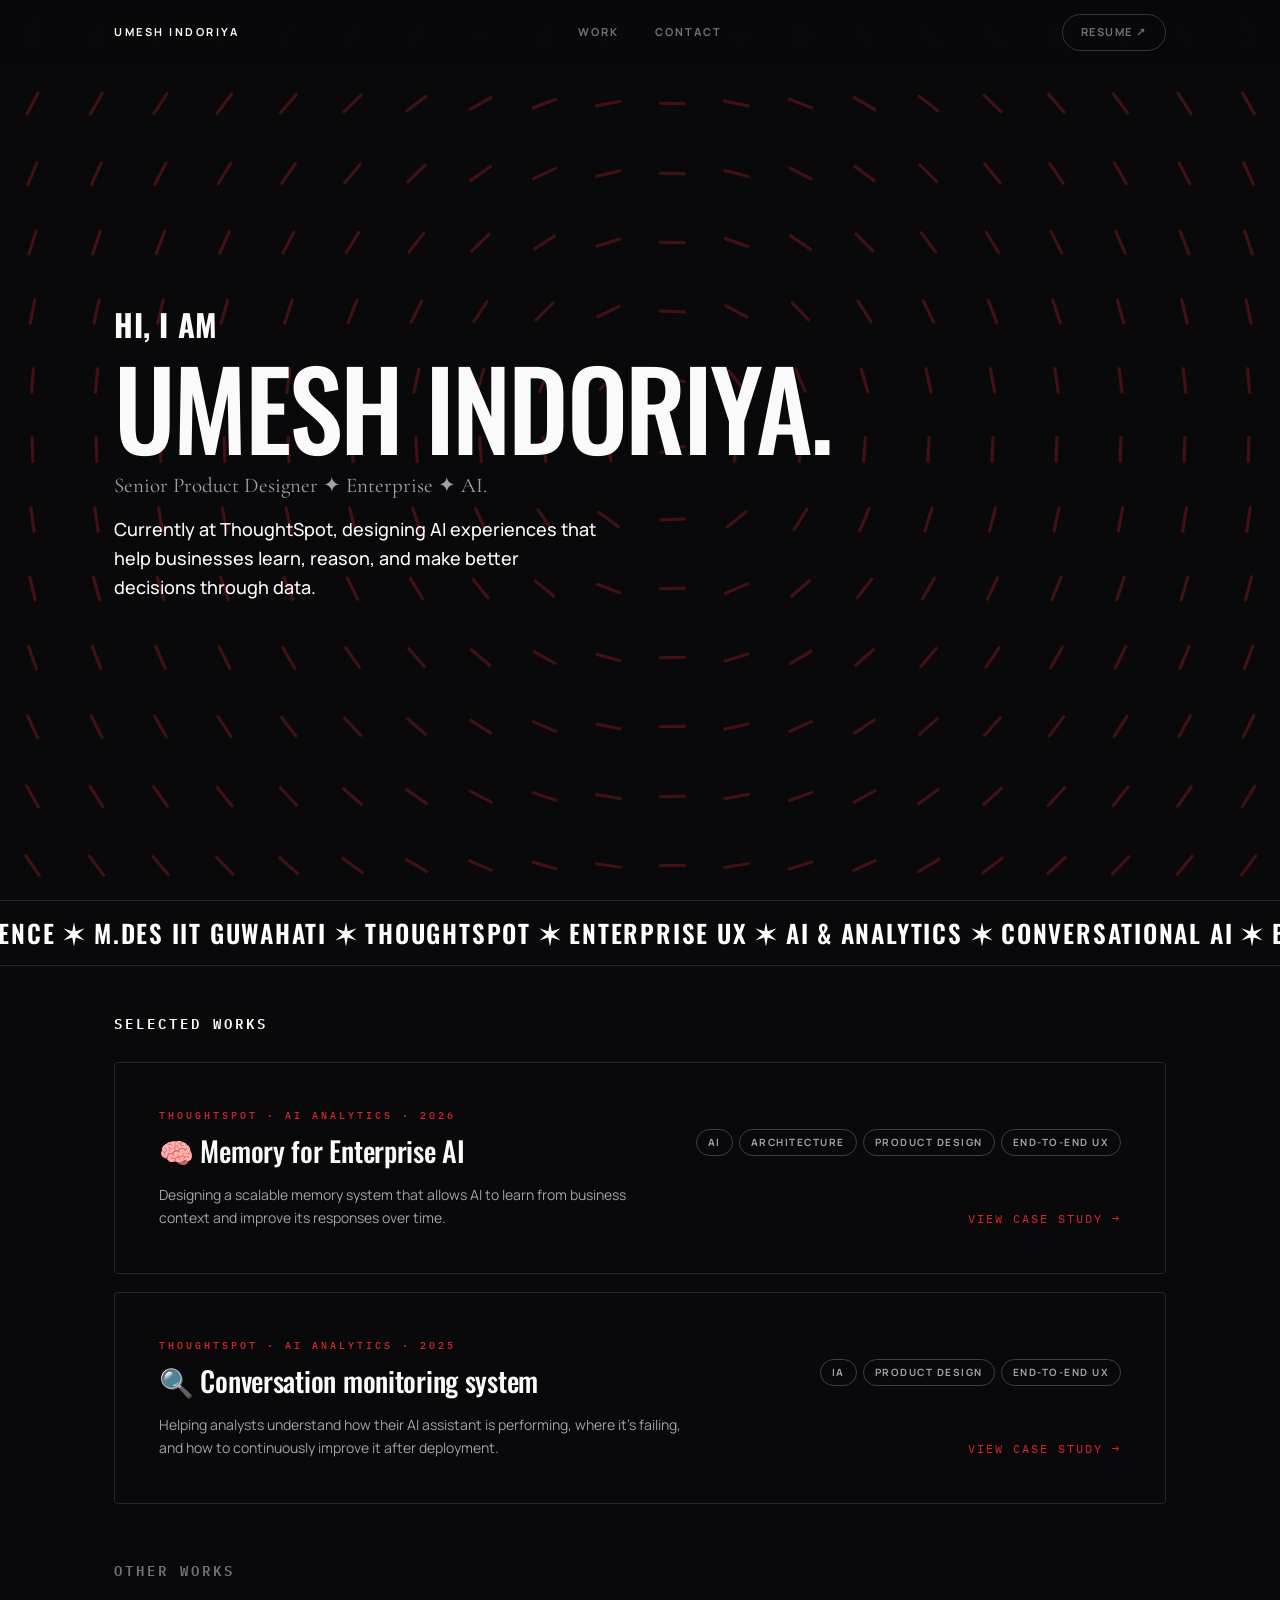
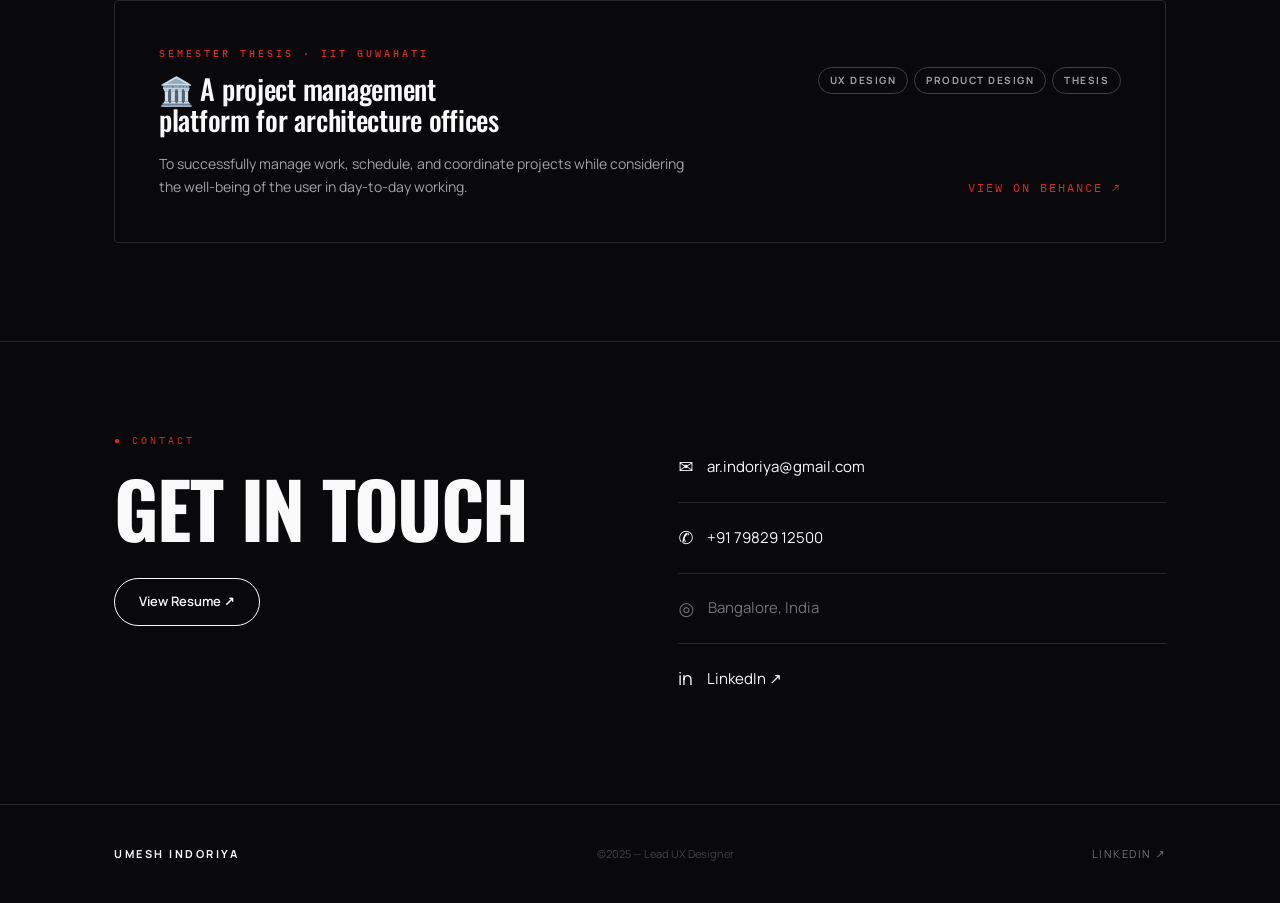
==== commit 4564e044: "Adjust root marquee centering" ====
--- a/index.html
+++ b/index.html
@@ -106,7 +106,7 @@
   <svg viewBox="0 0 1440 72" id="clSvg">
     <text id="clMeasure" font-size="28" font-family="'Oswald',sans-serif" font-weight="600" letter-spacing="2" style="visibility:hidden;opacity:0;pointer-events:none"></text>
     <defs>
-      <path id="clPath" d="M-200,36 L1640,36" fill="none"/>
+      <path id="clPath" d="M-200,48 L1640,48" fill="none"/>
     </defs>
     <text font-weight="600" font-size="28" font-family="'Oswald',sans-serif" letter-spacing="2" fill="#ffffff">
       <textPath id="clTextPath" href="#clPath" startOffset="0px" xml:space="preserve"></textPath>
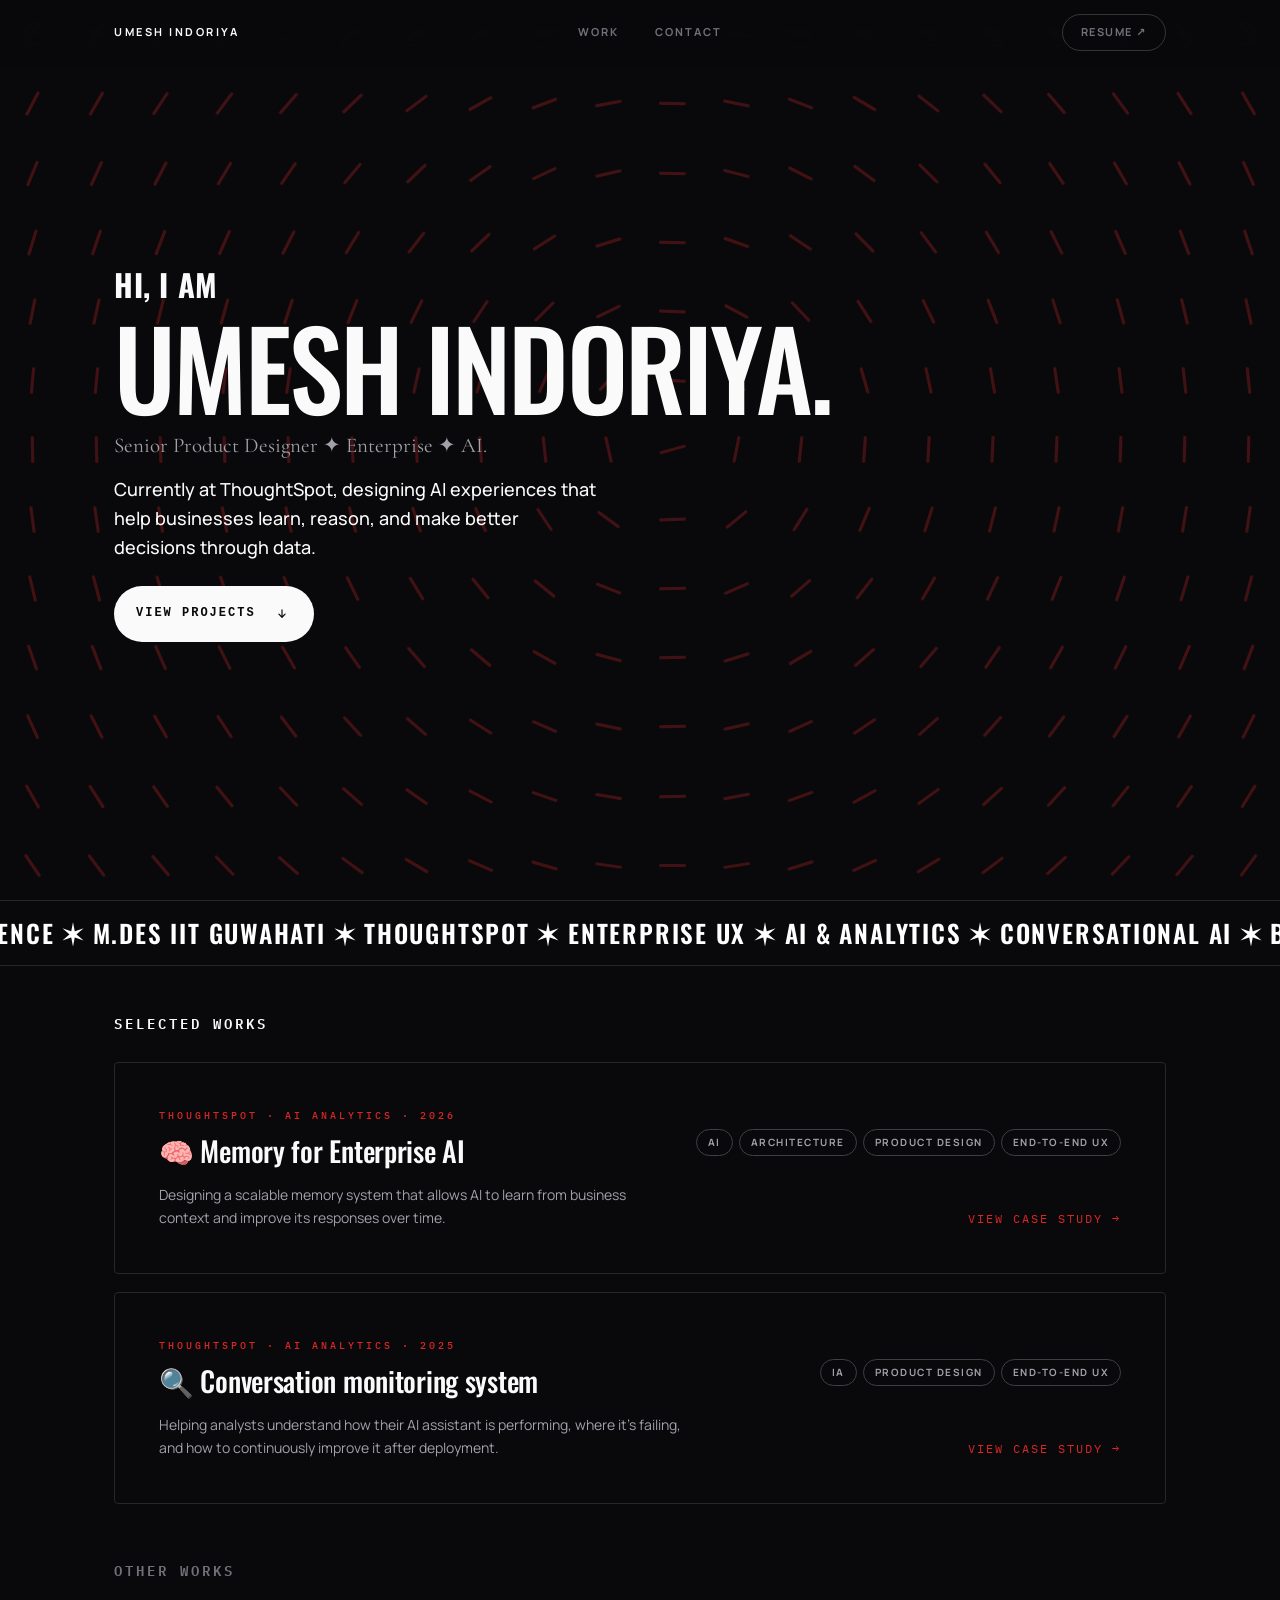
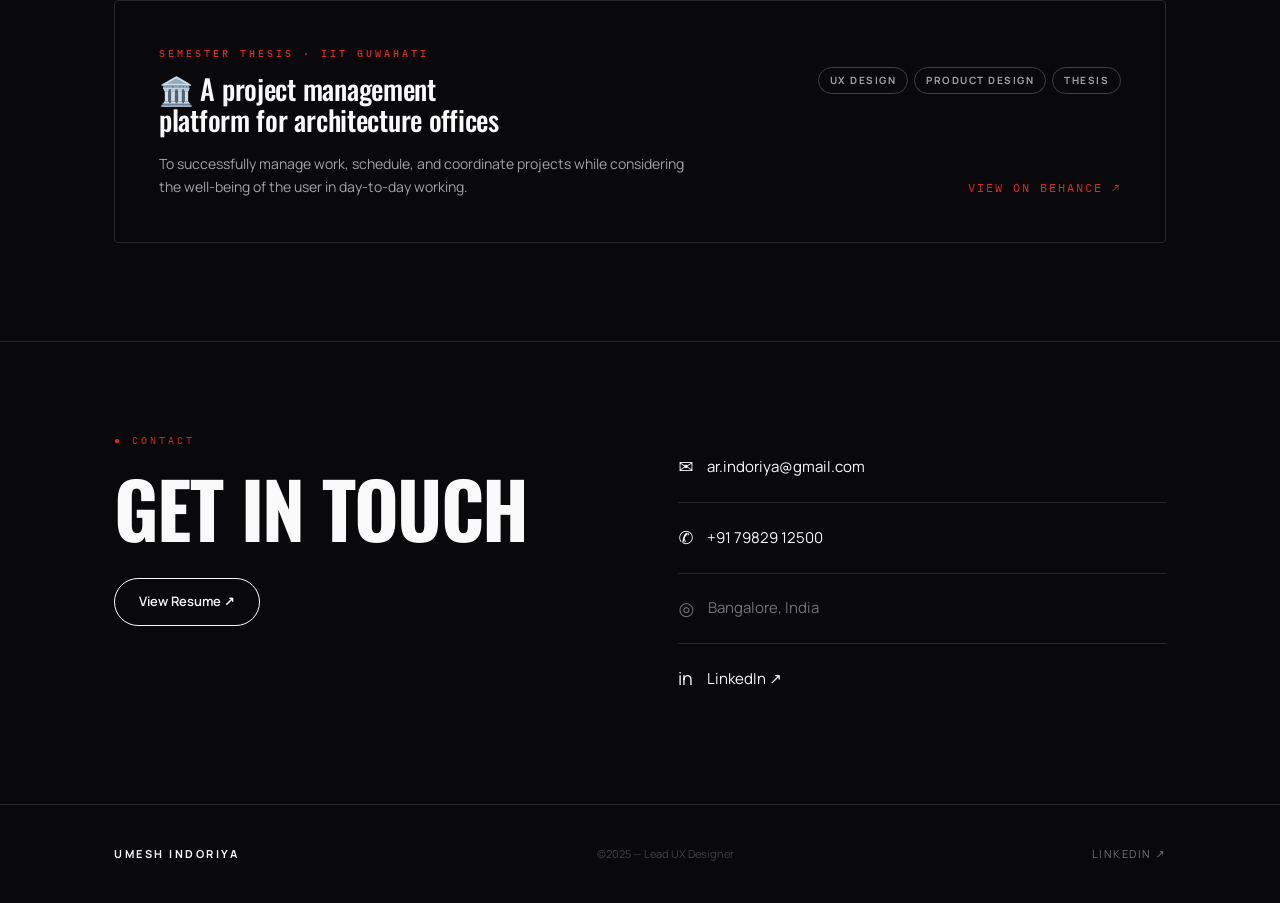
==== commit be7d3d19: "Update title and meta to Senior Product Designer Co-Authored-By: Claude Sonnet 4.6 <noreply@anthropi" ====
--- a/index.html
+++ b/index.html
@@ -4,8 +4,8 @@
 <meta charset="UTF-8">
 <meta name="viewport" content="width=device-width, initial-scale=1.0, viewport-fit=cover">
 <meta name="theme-color" content="#f4f4f1">
-<meta name="description" content="Umesh Indoriya — Lead UX Designer at ThoughtSpot, designing AI-native analytics products people can trust.">
-<title>Umesh Indoriya — Lead UX Designer</title>
+<meta name="description" content="Umesh Indoriya — Senior Product Designer at ThoughtSpot, designing AI experiences for enterprise analytics.">
+<title>Umesh Indoriya — Senior Product Designer</title>
 <script>document.documentElement.classList.add('js')</script>
 <link rel="stylesheet" href="css/design.css">
 </head>
@@ -61,6 +61,41 @@
   .work-list-card .pc-desc { max-width:60ch; font-size:14px; line-height:1.65; color:var(--body); margin:0; }
   .work-list-card .pc-tags { display:flex; flex-wrap:wrap; gap:6px; justify-content:flex-end; }
   .work-list-card .pc-cta { font-size:12px; letter-spacing:2px; }
+  .hero-project-btn {
+    display:inline-flex;
+    align-items:center;
+    gap:12px;
+    margin-top:24px;
+    padding:14px 18px 14px 22px;
+    border-radius:999px;
+    background:var(--ink);
+    color:var(--bg);
+    font-family:var(--font-mono);
+    font-size:12px;
+    font-weight:700;
+    letter-spacing:2px;
+    text-transform:uppercase;
+    text-decoration:none;
+    transition:transform .2s var(--ease), background .2s var(--ease), color .2s var(--ease);
+  }
+  .hero-project-btn:hover { transform:translateY(-1px); background:var(--accent); color:var(--on-accent); }
+  .hero-project-btn__arrow {
+    display:inline-flex;
+    align-items:center;
+    justify-content:center;
+    width:28px;
+    height:28px;
+    border-radius:50%;
+    background:rgba(255,255,255,.12);
+    color:var(--bg);
+    flex-shrink:0;
+  }
+  .hero-project-btn__arrow svg {
+    width:14px;
+    height:14px;
+    display:block;
+  }
+  .hero-project-btn:hover .hero-project-btn__arrow { background:rgba(255,255,255,.2); }
   @media(max-width:680px){
     .work-list-card {
       display:flex;
@@ -83,6 +118,7 @@
     .work-list-card .pc-title { font-size:clamp(20px,6vw,24px); line-height:1.1; }
     .work-list-card .pc-desc { max-width:none; }
     .work-list-card .pc-tags { justify-content:flex-start; }
+    .hero-project-btn { margin-top:20px; padding:12px 16px 12px 18px; }
   }
 </style>
 
@@ -97,6 +133,14 @@
       <h1 class="lp-hero-name" style="white-space:nowrap; line-height:.95;">Umesh Indoriya.</h1>
       <p class="lp-hero-title" style="margin-top:10px;">Senior Product Designer ✦ Enterprise ✦ AI.</p>
       <p style="font-size:clamp(14px,1.5vw,18px); color:var(--ink); line-height:1.6; max-width:44ch; margin:12px 0 0; font-weight:500;">Currently at ThoughtSpot, designing AI experiences that help businesses learn, reason, and make better decisions through data.</p>
+      <a href="#work" class="hero-project-btn">
+        <span>View projects</span>
+        <span class="hero-project-btn__arrow" aria-hidden="true">
+          <svg viewBox="0 0 24 24" focusable="false" aria-hidden="true">
+            <path d="M12 4a1 1 0 0 1 1 1v10.17l3.59-3.58a1 1 0 1 1 1.41 1.42l-5.3 5.29a1 1 0 0 1-1.4 0l-5.3-5.29a1 1 0 1 1 1.41-1.42L11 15.17V5a1 1 0 0 1 1-1Z" fill="currentColor"></path>
+          </svg>
+        </span>
+      </a>
     </div>
   </div>
 </header>
